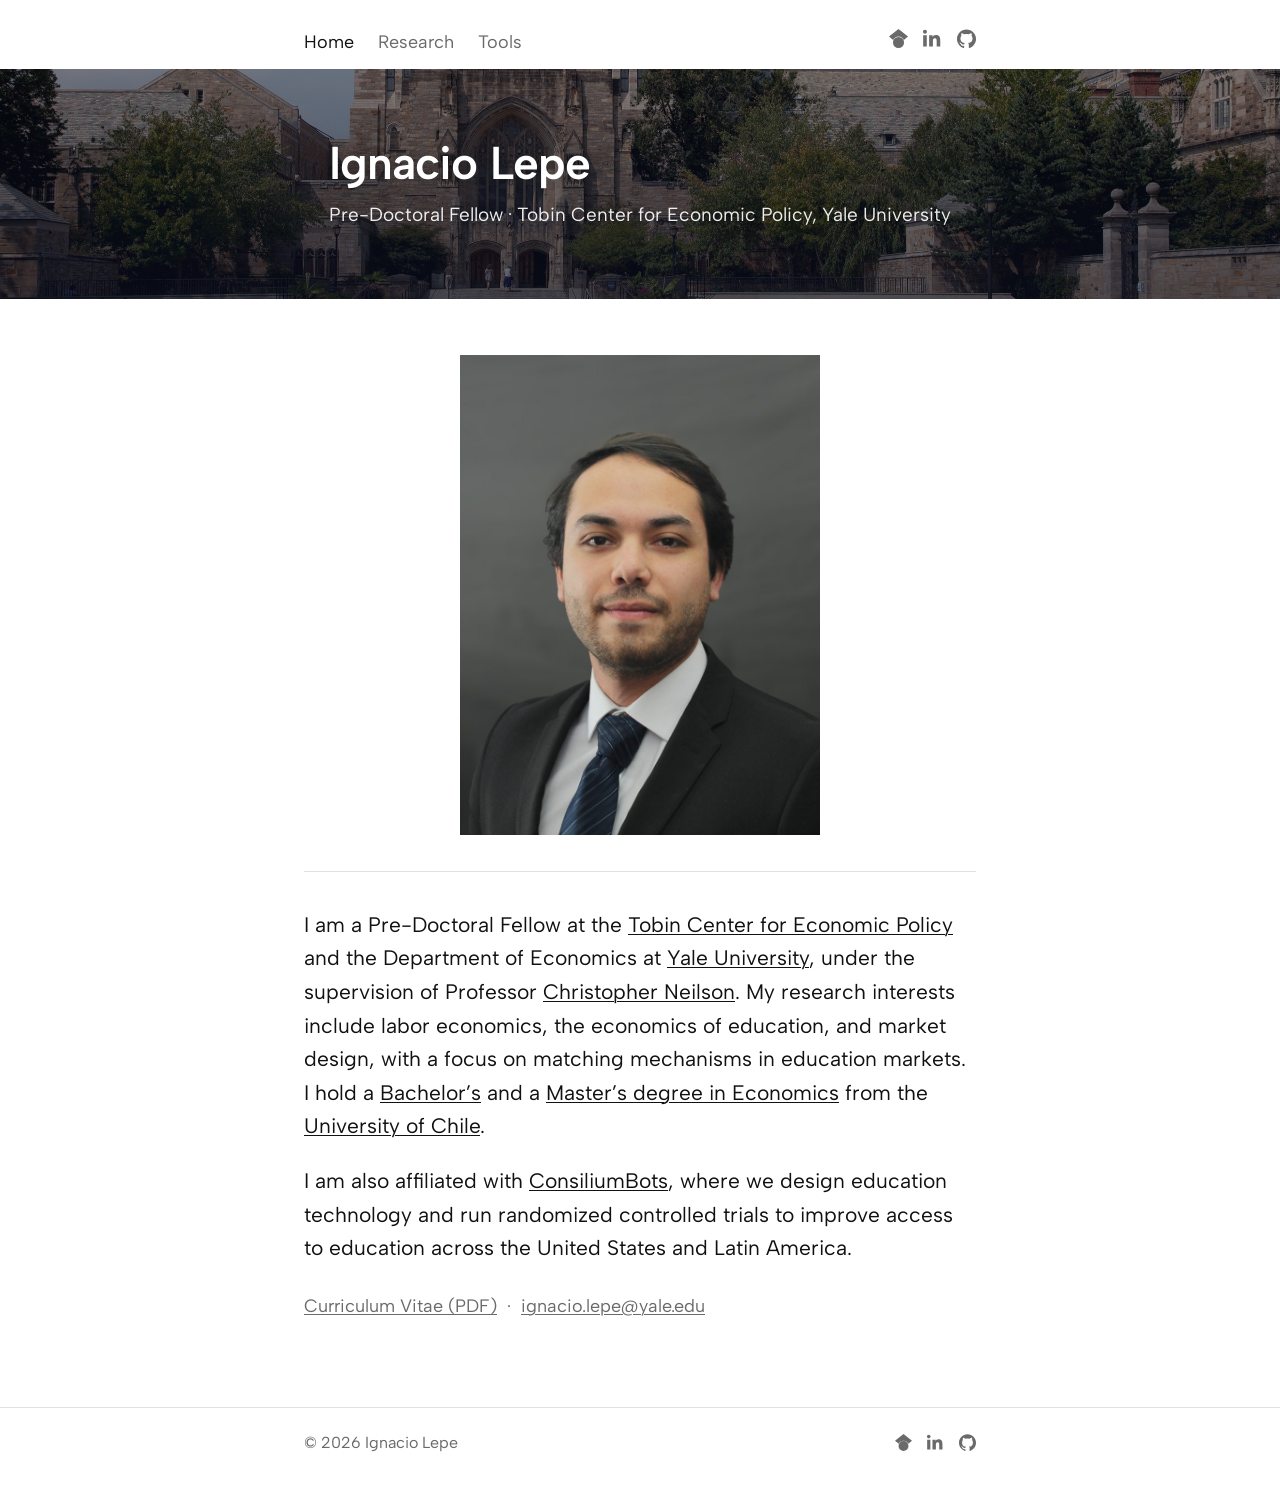
==== index.html @ de5deb38 "Initial commit: lepe.cl personal academic site Static HTML/CSS site (no build step): home, research," ====
<!DOCTYPE html>
<html lang="en">
<head>
  <meta charset="utf-8">
  <meta name="viewport" content="width=device-width, initial-scale=1">
  <title>Ignacio Lepe</title>
  <meta name="description" content="Ignacio Lepe, Pre-Doctoral Fellow at the Tobin Center for Economic Policy and the Department of Economics at Yale University. Research in labor economics, education, and market design.">
  <link rel="icon" href="assets/favicon.png" type="image/png">
  <link rel="apple-touch-icon" href="assets/favicon.png">
  <meta property="og:title" content="Ignacio Lepe">
  <meta property="og:description" content="Pre-Doctoral Fellow at the Tobin Center for Economic Policy and the Department of Economics at Yale University.">
  <meta property="og:type" content="website">
  <meta property="og:url" content="https://lepe.cl/">
  <meta property="og:image" content="https://lepe.cl/assets/portrait.jpg">
  <link rel="stylesheet" href="css/style.css">
</head>
<body>
  <header class="masthead">
    <div class="wrap">
      <nav class="nav">
        <a href="index.html" class="active">Home</a>
        <a href="research.html">Research</a>
        <a href="tools.html">Tools</a>
      </nav>
      <span class="social">
        <a href="https://scholar.google.com/citations?user=OcEcKRQAAAAJ" target="_blank" rel="noopener" aria-label="Google Scholar"><svg viewBox="0 0 24 24" aria-hidden="true"><path d="M5.242 13.769L0 9.5 12 0l12 9.5-5.242 4.269C17.548 11.249 14.978 9.5 12 9.5c-2.977 0-5.548 1.748-6.758 4.269zM12 10a7 7 0 1 0 0 14 7 7 0 0 0 0-14z"/></svg></a>
        <a href="https://cl.linkedin.com/in/ignacio-lepe-6026b4215" target="_blank" rel="noopener" aria-label="LinkedIn"><svg viewBox="0 0 24 24" aria-hidden="true"><path d="M4.98 3.5C4.98 4.88 3.87 6 2.5 6S0 4.88 0 3.5 1.12 1 2.5 1s2.48 1.12 2.48 2.5zM.24 8h4.52v14H.24V8zm7.5 0h4.33v1.92h.06c.6-1.14 2.07-2.34 4.26-2.34 4.56 0 5.4 3 5.4 6.9V22h-4.52v-6.62c0-1.58-.03-3.62-2.2-3.62-2.2 0-2.54 1.72-2.54 3.5V22H7.74V8z"/></svg></a>
        <a href="https://github.com/IgnacioLepe" target="_blank" rel="noopener" aria-label="GitHub"><svg viewBox="0 0 24 24" aria-hidden="true"><path d="M12 .5C5.37.5 0 5.87 0 12.5c0 5.3 3.44 9.8 8.21 11.38.6.11.82-.26.82-.58 0-.29-.01-1.04-.02-2.04-3.34.73-4.04-1.61-4.04-1.61-.55-1.39-1.34-1.76-1.34-1.76-1.09-.75.08-.73.08-.73 1.2.09 1.84 1.24 1.84 1.24 1.07 1.84 2.8 1.31 3.49 1 .11-.78.42-1.31.76-1.61-2.67-.3-5.47-1.34-5.47-5.95 0-1.31.47-2.38 1.24-3.22-.13-.3-.54-1.52.11-3.18 0 0 1.01-.32 3.3 1.23a11.5 11.5 0 016 0c2.29-1.55 3.3-1.23 3.3-1.23.65 1.66.24 2.88.12 3.18.77.84 1.23 1.91 1.23 3.22 0 4.62-2.81 5.64-5.49 5.94.43.37.81 1.1.81 2.22 0 1.6-.01 2.9-.01 3.29 0 .32.21.7.82.58C20.56 22.3 24 17.8 24 12.5 24 5.87 18.63.5 12 .5z"/></svg></a>
      </span>
    </div>
  </header>

  <section class="pagehero" style="background-image: url('assets/bg-home.jpg'); background-position: center 75%;">
    <div class="wrap">
      <h1>Ignacio Lepe</h1>
      <p class="pagehero-sub">Pre-Doctoral Fellow &middot; Tobin Center for Economic Policy, Yale University</p>
    </div>
  </section>

  <main>
    <div class="wrap">
      <img class="portrait" src="assets/portrait.jpg" alt="Ignacio Lepe">

      <hr class="rule">

      <div class="bio">
        <p>I am a Pre-Doctoral Fellow at the <a href="https://tobin.yale.edu/" target="_blank" rel="noopener">Tobin Center for Economic Policy</a>
           and the Department of Economics at <a href="https://www.yale.edu" target="_blank" rel="noopener">Yale University</a>, under the
           supervision of Professor <a href="https://www.christopher-neilson.com/" target="_blank" rel="noopener">Christopher Neilson</a>.
           My research interests include labor economics, the economics of education, and market design,
           with a focus on matching mechanisms in education markets. I hold a
           <a href="https://admisionfen.cl/ingenieria-comercial/" target="_blank" rel="noopener">Bachelor&#8217;s</a>
           and a <a href="https://www.postgradouchile.cl/magister/magister-en-economia-full-time/" target="_blank" rel="noopener">Master&#8217;s degree in Economics</a>
           from the <a href="https://portaluchile.uchile.cl/" target="_blank" rel="noopener">University of Chile</a>.</p>

        <p>I am also affiliated with <a href="https://www.consiliumbots.com/" target="_blank" rel="noopener">ConsiliumBots</a>, where we design
           education technology and run randomized controlled trials to improve access to education across the United States
           and Latin America.</p>
      </div>

      <p class="meta-line"><a href="cv/IL_CV.pdf" target="_blank" rel="noopener">Curriculum Vitae (PDF)</a> &nbsp;·&nbsp; <a href="mailto:ignacio.lepe@yale.edu">ignacio.lepe@yale.edu</a></p>
    </div>
  </main>

  <footer class="foot">
    <div class="wrap">
      <span>&copy; <span id="year">2026</span> Ignacio Lepe</span>
      <span class="social">
        <a href="https://scholar.google.com/citations?user=OcEcKRQAAAAJ" target="_blank" rel="noopener" aria-label="Google Scholar"><svg viewBox="0 0 24 24" aria-hidden="true"><path d="M5.242 13.769L0 9.5 12 0l12 9.5-5.242 4.269C17.548 11.249 14.978 9.5 12 9.5c-2.977 0-5.548 1.748-6.758 4.269zM12 10a7 7 0 1 0 0 14 7 7 0 0 0 0-14z"/></svg></a>
        <a href="https://cl.linkedin.com/in/ignacio-lepe-6026b4215" target="_blank" rel="noopener" aria-label="LinkedIn"><svg viewBox="0 0 24 24" aria-hidden="true"><path d="M4.98 3.5C4.98 4.88 3.87 6 2.5 6S0 4.88 0 3.5 1.12 1 2.5 1s2.48 1.12 2.48 2.5zM.24 8h4.52v14H.24V8zm7.5 0h4.33v1.92h.06c.6-1.14 2.07-2.34 4.26-2.34 4.56 0 5.4 3 5.4 6.9V22h-4.52v-6.62c0-1.58-.03-3.62-2.2-3.62-2.2 0-2.54 1.72-2.54 3.5V22H7.74V8z"/></svg></a>
        <a href="https://github.com/IgnacioLepe" target="_blank" rel="noopener" aria-label="GitHub"><svg viewBox="0 0 24 24" aria-hidden="true"><path d="M12 .5C5.37.5 0 5.87 0 12.5c0 5.3 3.44 9.8 8.21 11.38.6.11.82-.26.82-.58 0-.29-.01-1.04-.02-2.04-3.34.73-4.04-1.61-4.04-1.61-.55-1.39-1.34-1.76-1.34-1.76-1.09-.75.08-.73.08-.73 1.2.09 1.84 1.24 1.84 1.24 1.07 1.84 2.8 1.31 3.49 1 .11-.78.42-1.31.76-1.61-2.67-.3-5.47-1.34-5.47-5.95 0-1.31.47-2.38 1.24-3.22-.13-.3-.54-1.52.11-3.18 0 0 1.01-.32 3.3 1.23a11.5 11.5 0 016 0c2.29-1.55 3.3-1.23 3.3-1.23.65 1.66.24 2.88.12 3.18.77.84 1.23 1.91 1.23 3.22 0 4.62-2.81 5.64-5.49 5.94.43.37.81 1.1.81 2.22 0 1.6-.01 2.9-.01 3.29 0 .32.21.7.82.58C20.56 22.3 24 17.8 24 12.5 24 5.87 18.63.5 12 .5z"/></svg></a>
      </span>
    </div>
  </footer>

  <script>document.getElementById('year').textContent = new Date().getFullYear();</script>
</body>
</html>
---- css/style.css ----
/* ===========================================================
   Ignacio Lepe — personal site
   Matches the "Bjork" theme look: Albert Sans, #111 on white,
   minimal, underlined plain links. No build step, no deps.
   =========================================================== */

@font-face {
  font-family: "Albert Sans";
  src: url("../assets/fonts/AlbertSans-VariableFont_wght.woff2") format("woff2");
  font-weight: 100 900; font-style: normal; font-display: swap;
}
@font-face {
  font-family: "Albert Sans";
  src: url("../assets/fonts/AlbertSans-Italic-VariableFont_wght.woff2") format("woff2");
  font-weight: 100 900; font-style: italic; font-display: swap;
}

:root {
  --content: 720px;
  --text:  #111111;
  --muted: #6b6a6a;
  --line:  #e2e2e2;
  --wash:  #f3f2f2;
  --bg:    #ffffff;
}

* { box-sizing: border-box; }
html { -webkit-text-size-adjust: 100%; }

body {
  margin: 0; background: var(--bg); color: var(--text);
  font-family: "Albert Sans", ui-sans-serif, -apple-system, BlinkMacSystemFont,
               "Segoe UI", Roboto, "Helvetica Neue", sans-serif;
  font-size: 21px; line-height: 1.6; font-weight: 400;
  -webkit-font-smoothing: antialiased; text-rendering: optimizeLegibility;
}

.wrap { max-width: var(--content); margin: 0 auto; padding: 0 24px; }

/* Links — inherit color, underlined, hover removes underline (Bjork style) */
a { color: inherit; text-decoration: underline; text-underline-offset: 2px; text-decoration-thickness: 1px; }
a:hover { text-decoration: none; }

h1, h2, h3 { font-weight: 600; line-height: 1.15; letter-spacing: -0.01em; margin: 0 0 0.5em; }

/* ---------- Masthead ---------- */
.masthead { padding: 28px 0 12px; }
.masthead .wrap { display: flex; align-items: baseline; justify-content: space-between; gap: 20px; flex-wrap: wrap; }
.nav { display: flex; gap: 24px; }
.nav a { color: var(--muted); text-decoration: none; font-size: 18px; }
.nav a:hover, .nav a.active { color: var(--text); }

.social { display: flex; gap: 15px; align-items: center; }
.social a { color: var(--muted); display: inline-flex; text-decoration: none; }
.social a:hover { color: var(--text); }
.social svg { width: 19px; height: 19px; fill: currentColor; }

/* ---------- Main ---------- */
main { padding: 20px 0 8px; }

/* Page hero — faded photo banner */
.pagehero {
  position: relative;
  background-color: #16203a;
  background-position: center; background-size: cover; background-repeat: no-repeat;
  padding: 66px 0; min-height: 230px;
  display: flex; align-items: center;
}
.pagehero::before {
  content: ""; position: absolute; inset: 0;
  background: linear-gradient(180deg, rgba(12,17,34,0.38), rgba(12,17,34,0.64));
}
.pagehero .wrap { position: relative; z-index: 1; }
.pagehero h1 {
  color: #fff; font-size: 46px; line-height: 1.08; margin: 0; letter-spacing: -0.02em;
  text-shadow: 0 2px 22px rgba(0,0,0,0.35);
}
.pagehero .pagehero-sub {
  color: rgba(255,255,255,0.92); font-size: 19px; line-height: 1.45; margin: 12px 0 0; max-width: 40em;
  text-shadow: 0 1px 12px rgba(0,0,0,0.4);
}
.pagehero .pagehero-sub a { color: #fff; }
.portrait { display: block; margin: 36px auto; max-width: 360px; width: 100%; height: auto; }
.rule { border: 0; border-top: 1px solid var(--line); margin: 36px 0; }
.bio p { margin: 0 0 1em; }
.meta-line { margin-top: 1.5em; color: var(--muted); font-size: 18px; }

/* Research / content lists — bold labels + plain paragraphs */
.label { font-size: 21px; font-weight: 700; margin: 1.9em 0 0.55em; }
.label:first-of-type { margin-top: 0.4em; }
.entry { margin: 0 0 1.05em; }

.entry p { margin: 0; }

/* Expandable abstract */
details.abs { margin-top: 0.35em; }
details.abs > summary {
  cursor: pointer; color: var(--muted); font-size: 16px; list-style: none;
  display: inline-flex; align-items: center; gap: 0.35em; user-select: none;
}
details.abs > summary::-webkit-details-marker { display: none; }
details.abs > summary::before { content: "\25B8"; font-size: 0.8em; }
details.abs[open] > summary::before { content: "\25BE"; }
details.abs > summary:hover { color: var(--text); }
details.abs .abstract {
  font-size: 17px; line-height: 1.55; color: var(--text); margin-top: 0.6em;
  padding-left: 0.9em; border-left: 2px solid var(--line);
}

/* Tools */
.subtle { color: var(--muted); font-size: 18px; margin-top: 1.1em; }
.tool { margin: 0 0 0.4em; }

.feature-list { margin: 0.7em 0 1.2em; padding: 0; list-style: none; }
.feature-list li { position: relative; padding-left: 1.2em; margin: 0.35em 0; font-size: 18px; line-height: 1.5; }
.feature-list li::before { content: "\2022"; position: absolute; left: 0.1em; color: var(--muted); }
.feature-list strong { font-weight: 600; }

pre.example {
  background: var(--wash); border: 1px solid var(--line); border-radius: 8px;
  padding: 15px 18px; margin: 0.4em 0 1.2em; overflow-x: auto;
  font-family: ui-monospace, Menlo, Consolas, "Liberation Mono", monospace;
  font-size: 12.5px; line-height: 1.5; color: var(--text); white-space: pre;
}
p code, li code {
  font-family: ui-monospace, Menlo, Consolas, "Liberation Mono", monospace;
  font-size: 0.85em; background: var(--wash); border: 1px solid var(--line);
  border-radius: 4px; padding: 1px 5px;
}
.btn {
  display: inline-flex; align-items: center; gap: 0.4em;
  color: var(--text); text-decoration: none; font-size: 17px; font-weight: 500;
  padding: 9px 18px; border-radius: 7px; border: 1px solid var(--text);
}
.btn:hover { background: var(--text); color: #fff; text-decoration: none; }

/* Citation code boxes */
.codebox { position: relative; margin: 0 0 0.9em; }
.codebox .apa,
.codebox .bibtex {
  background: var(--wash); border: 1px solid var(--line); border-radius: 8px;
  padding: 14px 72px 14px 16px; margin: 0; color: var(--text);
}
.codebox .apa { font-size: 16px; line-height: 1.55; }
.codebox .bibtex {
  font-family: ui-monospace, Menlo, Consolas, "Liberation Mono", monospace;
  font-size: 13.5px; line-height: 1.5; overflow-x: auto; white-space: pre;
}
.copy-btn {
  position: absolute; top: 8px; right: 8px;
  background: #fff; border: 1px solid var(--line); border-radius: 6px;
  color: var(--muted); font-family: inherit; font-size: 13px; padding: 3px 10px;
  cursor: pointer; line-height: 1.4;
}
.copy-btn:hover { color: var(--text); border-color: var(--muted); }

/* Insights figure */
figure.insight { margin: 0 0 1em; }
figure.insight img {
  display: block; width: 100%; height: auto;
  border: 1px solid var(--line); border-radius: 8px;
}
figure.insight figcaption {
  color: var(--muted); font-size: 15px; line-height: 1.55; margin-top: 0.7em;
}

/* ---------- Footer ---------- */
.foot { border-top: 1px solid var(--line); margin-top: 60px; padding: 22px 0 44px; color: var(--muted); font-size: 16px; }
.foot .wrap { display: flex; justify-content: space-between; gap: 16px; flex-wrap: wrap; align-items: center; }
.foot .social svg { width: 17px; height: 17px; }

/* ---------- Responsive ---------- */
@media (max-width: 600px) {
  body { font-size: 18px; }
  .hero-banner { padding: 32px 22px; }
  .hero-banner h1 { font-size: 26px; }
  .label { font-size: 19px; }
}
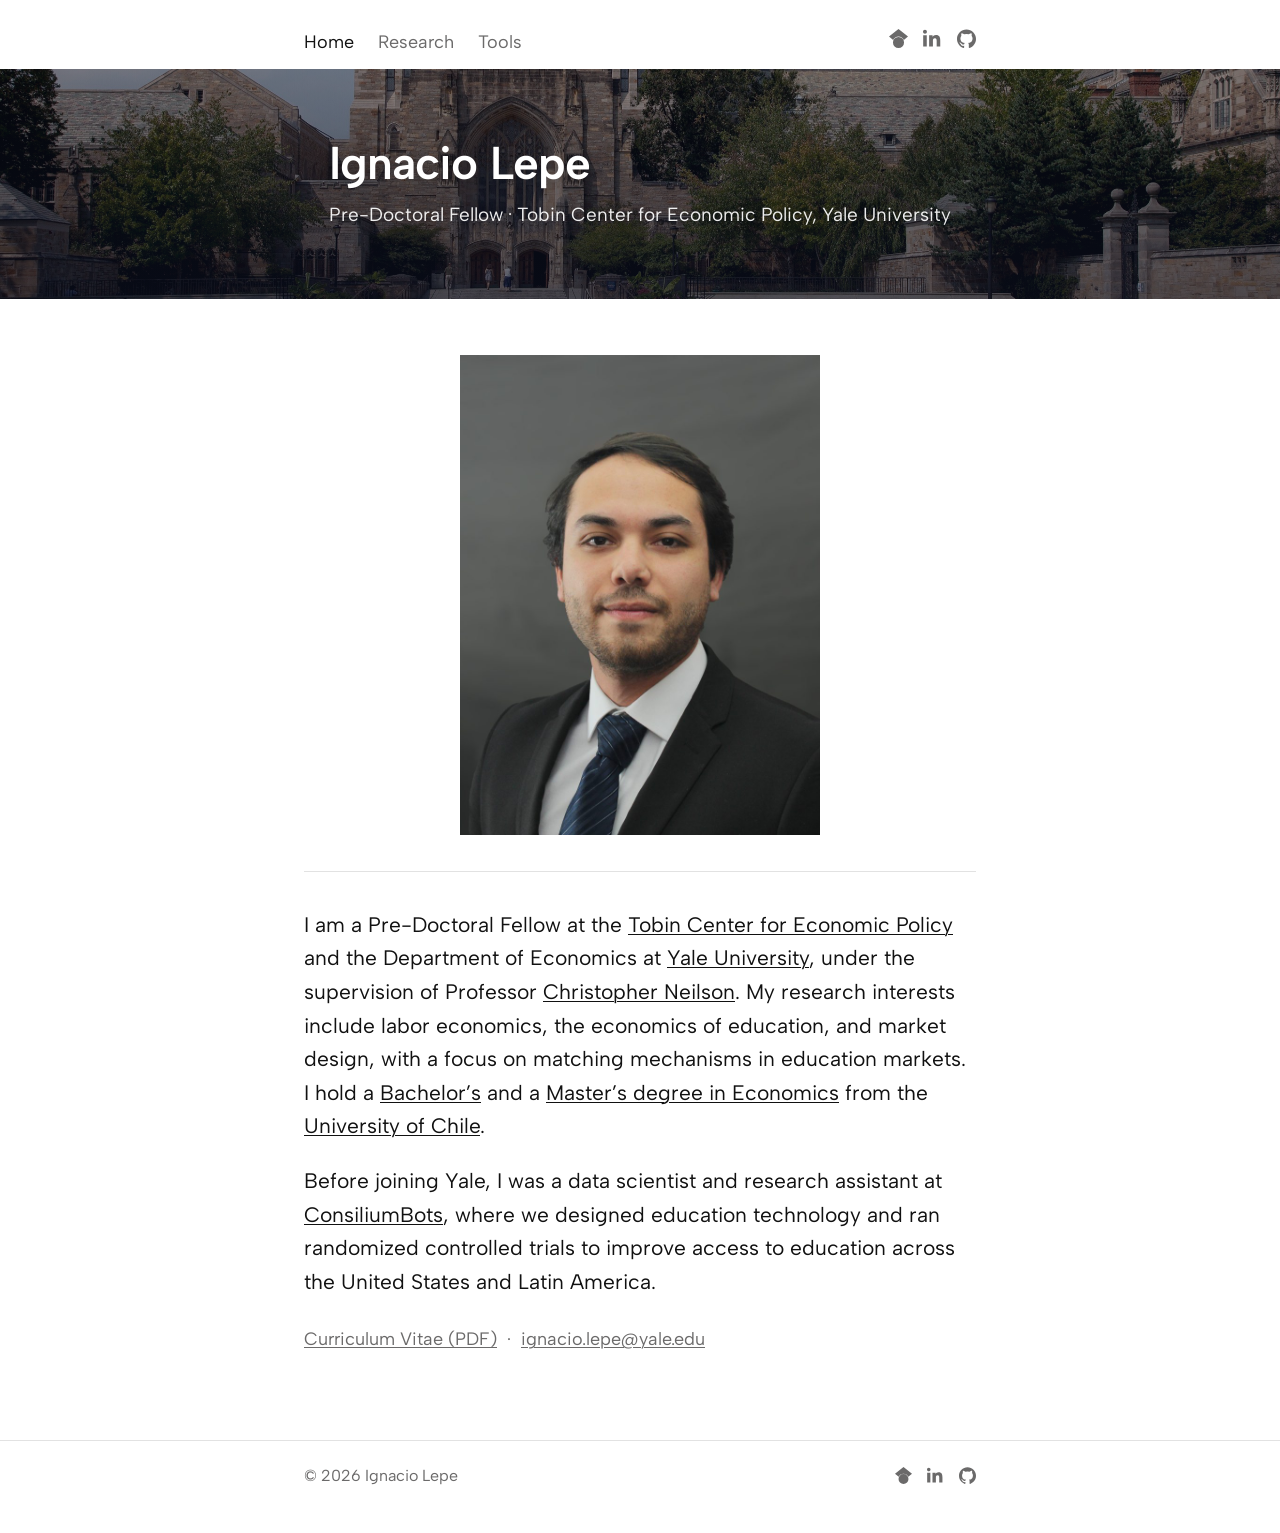
==== commit ade92c18: "add dashboard" ====
--- a/index.html
+++ b/index.html
@@ -7,11 +7,13 @@
   <meta name="description" content="Ignacio Lepe, Pre-Doctoral Fellow at the Tobin Center for Economic Policy and the Department of Economics at Yale University. Research in labor economics, education, and market design.">
   <link rel="icon" href="assets/favicon.png" type="image/png">
   <link rel="apple-touch-icon" href="assets/favicon.png">
+  <link rel="canonical" href="https://lepe.cl/">
   <meta property="og:title" content="Ignacio Lepe">
   <meta property="og:description" content="Pre-Doctoral Fellow at the Tobin Center for Economic Policy and the Department of Economics at Yale University.">
   <meta property="og:type" content="website">
   <meta property="og:url" content="https://lepe.cl/">
   <meta property="og:image" content="https://lepe.cl/assets/portrait.jpg">
+  <meta name="twitter:card" content="summary">
   <link rel="stylesheet" href="css/style.css">
 </head>
 <body>
@@ -53,9 +55,9 @@
            and a <a href="https://www.postgradouchile.cl/magister/magister-en-economia-full-time/" target="_blank" rel="noopener">Master&#8217;s degree in Economics</a>
            from the <a href="https://portaluchile.uchile.cl/" target="_blank" rel="noopener">University of Chile</a>.</p>
 
-        <p>I am also affiliated with <a href="https://www.consiliumbots.com/" target="_blank" rel="noopener">ConsiliumBots</a>, where we design
-           education technology and run randomized controlled trials to improve access to education across the United States
-           and Latin America.</p>
+        <p>Before joining Yale, I was a data scientist and research assistant at <a href="https://www.consiliumbots.com/" target="_blank" rel="noopener">ConsiliumBots</a>,
+           where we designed education technology and ran randomized controlled trials to improve access to education across
+           the United States and Latin America.</p>
       </div>
 
       <p class="meta-line"><a href="cv/IL_CV.pdf" target="_blank" rel="noopener">Curriculum Vitae (PDF)</a> &nbsp;·&nbsp; <a href="mailto:ignacio.lepe@yale.edu">ignacio.lepe@yale.edu</a></p>
@@ -74,5 +76,6 @@
   </footer>
 
   <script>document.getElementById('year').textContent = new Date().getFullYear();</script>
+  <script src="/js/analytics.js" defer></script>
 </body>
 </html>
